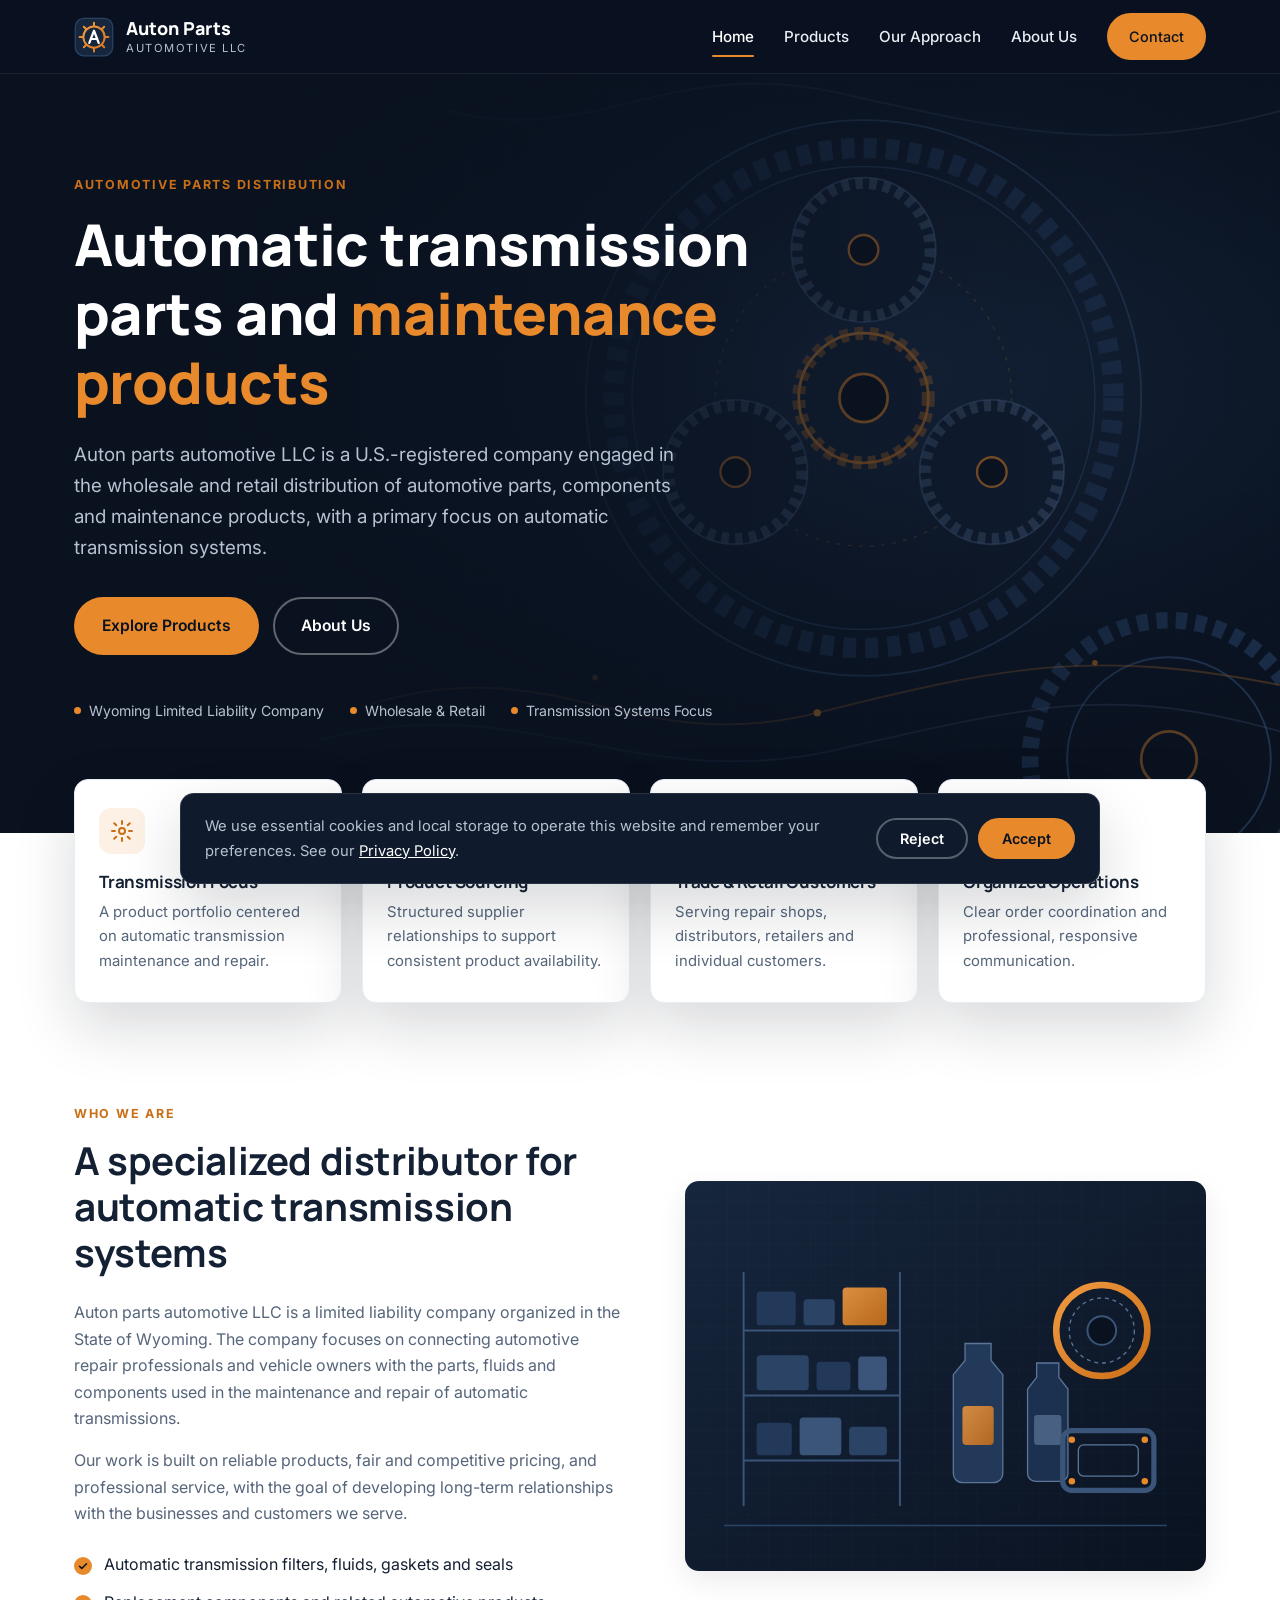
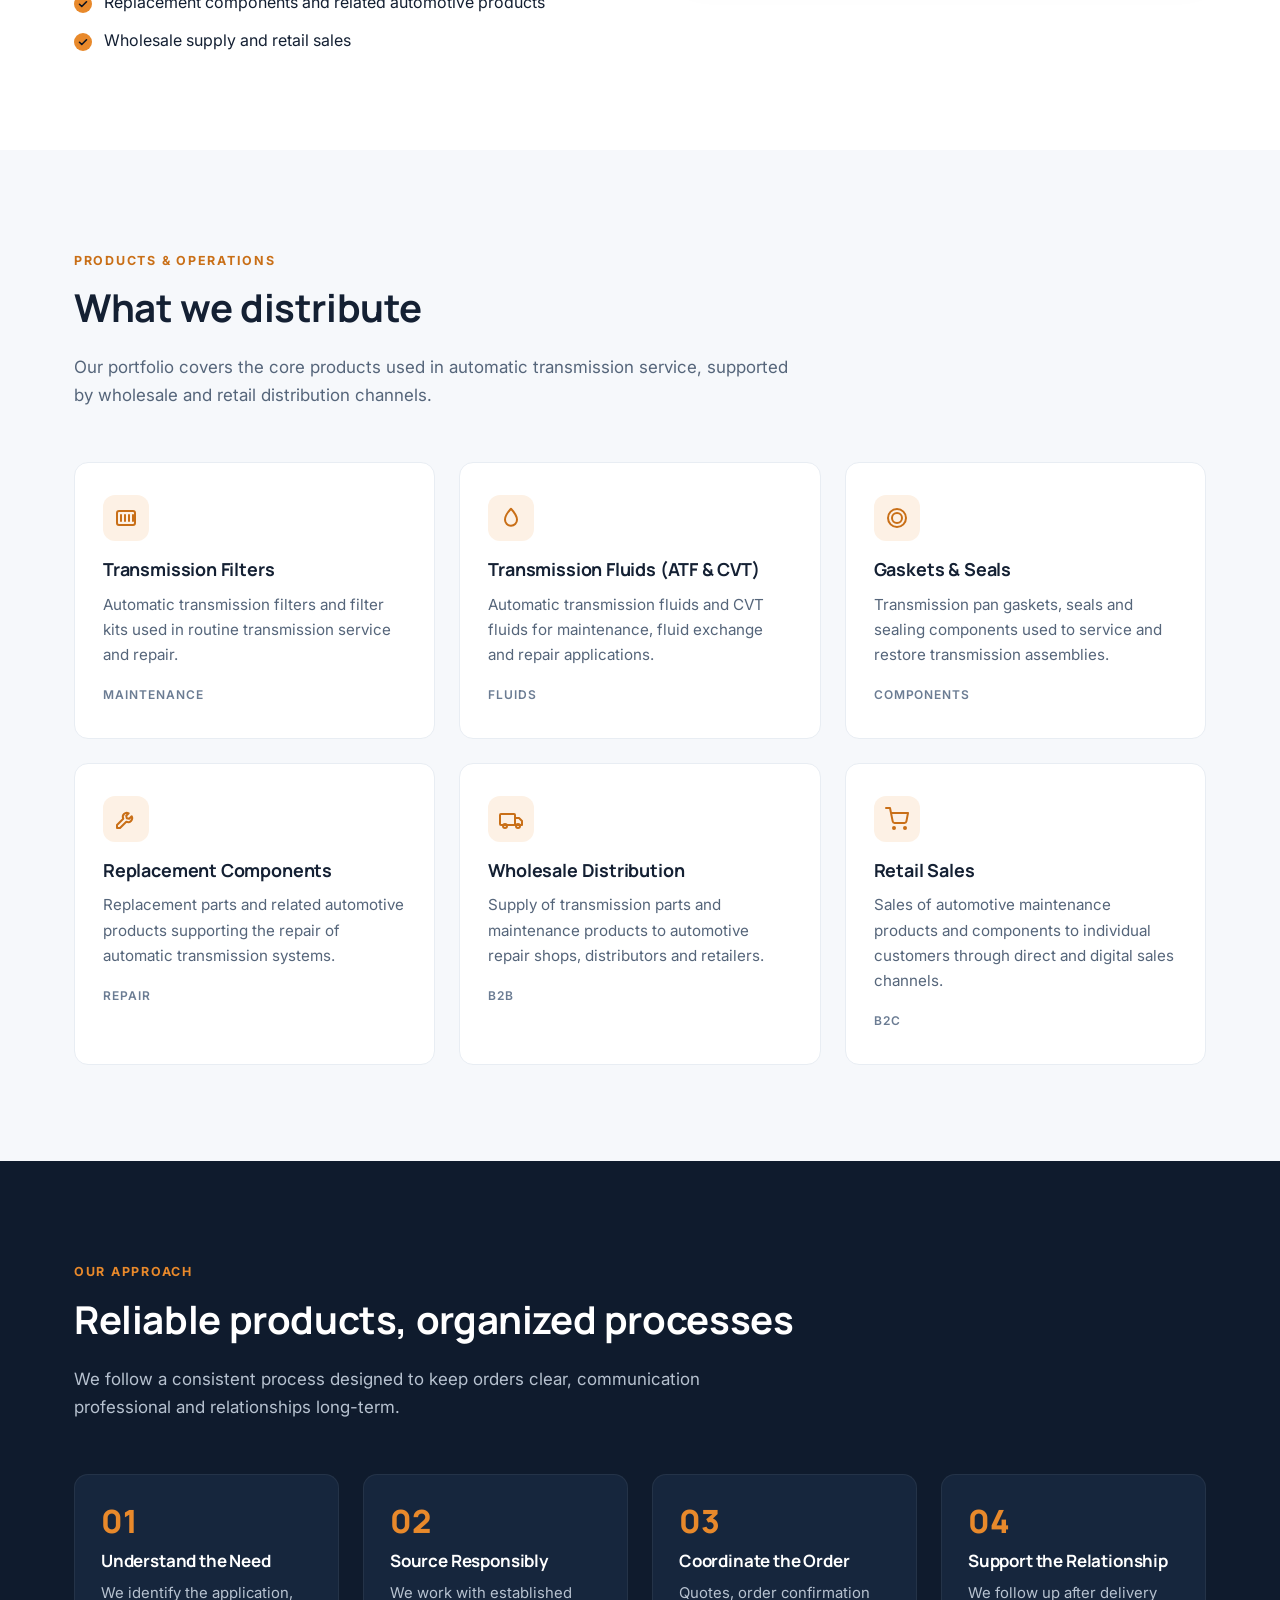
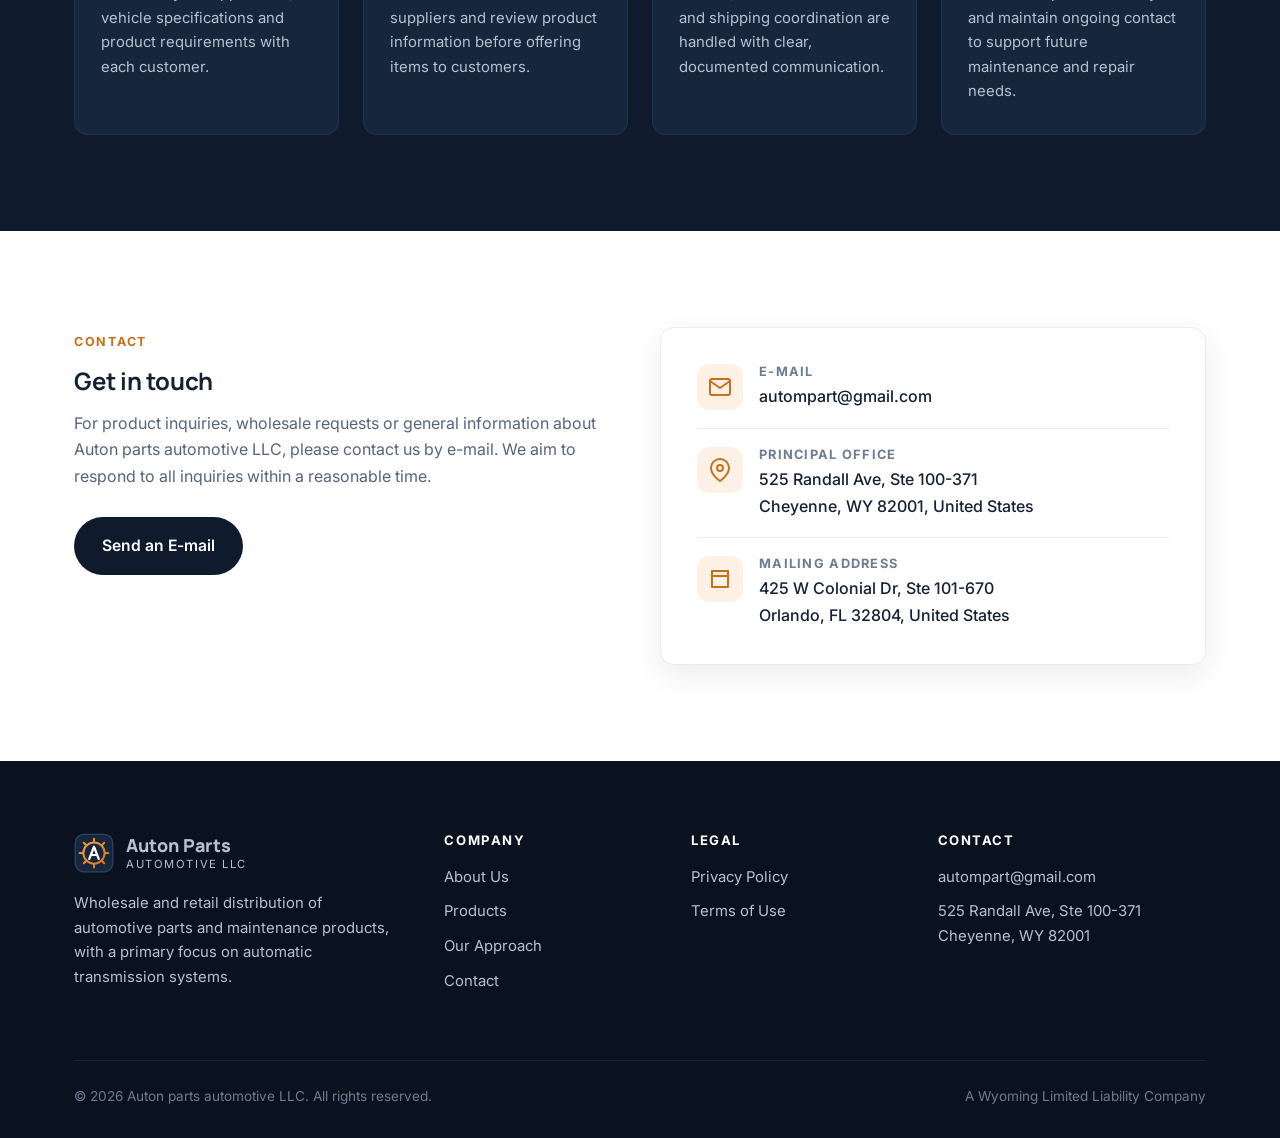
==== index.html @ 44eb2a4d "Add files via upload" ====
<!DOCTYPE html>
<html lang="en">
<head>
  <meta charset="UTF-8">
  <meta name="viewport" content="width=device-width, initial-scale=1.0">
  <title>Auton parts automotive LLC | Automatic Transmission Parts &amp; Maintenance Products</title>
  <meta name="description" content="Auton parts automotive LLC is a Wyoming limited liability company focused on the wholesale and retail distribution of automotive parts and maintenance products, with a primary focus on automatic transmission systems.">
  <meta name="theme-color" content="#0a1220">
  <meta property="og:type" content="website">
  <meta property="og:title" content="Auton parts automotive LLC">
  <meta property="og:description" content="Wholesale and retail distribution of automotive parts and maintenance products, focused on automatic transmission systems.">
  <link rel="icon" href="assets/favicon.svg" type="image/svg+xml">
  <link rel="preconnect" href="https://fonts.googleapis.com">
  <link rel="preconnect" href="https://fonts.gstatic.com" crossorigin>
  <link href="https://fonts.googleapis.com/css2?family=Inter:wght@400;500;600;700&family=Manrope:wght@700;800&display=swap" rel="stylesheet">
  <link rel="stylesheet" href="style.css">
</head>
<body>

  <header class="site-header">
    <div class="container header-inner">
      <a href="index.html" class="brand" aria-label="Auton parts automotive LLC home">
        <img src="assets/logo.svg" alt="" width="40" height="40">
        <span class="brand-text">
          <span class="brand-name">Auton Parts</span>
          <span class="brand-sub">Automotive LLC</span>
        </span>
      </a>
      <button class="nav-toggle" aria-label="Open menu" aria-expanded="false" aria-controls="site-nav">
        <span></span><span></span><span></span>
      </button>
      <nav class="nav" id="site-nav" aria-label="Main navigation">
        <a href="index.html" class="active">Home</a>
        <a href="#products">Products</a>
        <a href="#approach">Our Approach</a>
        <a href="about.html">About Us</a>
        <a href="#contact" class="btn btn--primary">Contact</a>
      </nav>
    </div>
  </header>

  <main>
    <!-- Hero -->
    <section class="hero">
      <div class="hero-bg" aria-hidden="true"></div>
      <div class="container">
        <div class="hero-content">
          <span class="eyebrow">Automotive Parts Distribution</span>
          <h1>Automatic transmission parts and <span class="accent">maintenance products</span></h1>
          <p class="lead">Auton parts automotive LLC is a U.S.-registered company engaged in the wholesale and retail distribution of automotive parts, components and maintenance products, with a primary focus on automatic transmission systems.</p>
          <div class="hero-actions">
            <a href="#products" class="btn btn--primary">Explore Products</a>
            <a href="about.html" class="btn btn--ghost">About Us</a>
          </div>
          <div class="hero-meta">
            <span>Wyoming Limited Liability Company</span>
            <span>Wholesale &amp; Retail</span>
            <span>Transmission Systems Focus</span>
          </div>
        </div>
      </div>
    </section>

    <!-- Differentiators -->
    <section class="features" aria-label="Key strengths">
      <div class="container">
        <div class="features-grid">
          <article class="feature">
            <div class="icon" aria-hidden="true">
              <svg viewBox="0 0 24 24" fill="none" stroke="currentColor" stroke-width="2" stroke-linecap="round" stroke-linejoin="round"><circle cx="12" cy="12" r="3"/><path d="M12 2v3M12 19v3M4.2 4.2l2.1 2.1M17.7 17.7l2.1 2.1M2 12h3M19 12h3M4.2 19.8l2.1-2.1M17.7 6.3l2.1-2.1"/></svg>
            </div>
            <h3>Transmission Focus</h3>
            <p>A product portfolio centered on automatic transmission maintenance and repair.</p>
          </article>
          <article class="feature">
            <div class="icon" aria-hidden="true">
              <svg viewBox="0 0 24 24" fill="none" stroke="currentColor" stroke-width="2" stroke-linecap="round" stroke-linejoin="round"><path d="M21 8l-9-5-9 5 9 5 9-5z"/><path d="M3 8v8l9 5 9-5V8"/><path d="M12 13v8"/></svg>
            </div>
            <h3>Product Sourcing</h3>
            <p>Structured supplier relationships to support consistent product availability.</p>
          </article>
          <article class="feature">
            <div class="icon" aria-hidden="true">
              <svg viewBox="0 0 24 24" fill="none" stroke="currentColor" stroke-width="2" stroke-linecap="round" stroke-linejoin="round"><path d="M3 21h18"/><path d="M5 21V8l7-5 7 5v13"/><path d="M9 21v-6h6v6"/></svg>
            </div>
            <h3>Trade &amp; Retail Customers</h3>
            <p>Serving repair shops, distributors, retailers and individual customers.</p>
          </article>
          <article class="feature">
            <div class="icon" aria-hidden="true">
              <svg viewBox="0 0 24 24" fill="none" stroke="currentColor" stroke-width="2" stroke-linecap="round" stroke-linejoin="round"><path d="M9 11l3 3L22 4"/><path d="M21 12v7a2 2 0 0 1-2 2H5a2 2 0 0 1-2-2V5a2 2 0 0 1 2-2h11"/></svg>
            </div>
            <h3>Organized Operations</h3>
            <p>Clear order coordination and professional, responsive communication.</p>
          </article>
        </div>
      </div>
    </section>

    <!-- Who We Are -->
    <section class="section" id="who-we-are">
      <div class="container split">
        <div>
          <span class="eyebrow">Who We Are</span>
          <h2>A specialized distributor for automatic transmission systems</h2>
          <p>Auton parts automotive LLC is a limited liability company organized in the State of Wyoming. The company focuses on connecting automotive repair professionals and vehicle owners with the parts, fluids and components used in the maintenance and repair of automatic transmissions.</p>
          <p>Our work is built on reliable products, fair and competitive pricing, and professional service, with the goal of developing long-term relationships with the businesses and customers we serve.</p>
          <ul class="check-list">
            <li>Automatic transmission filters, fluids, gaskets and seals</li>
            <li>Replacement components and related automotive products</li>
            <li>Wholesale supply and retail sales</li>
          </ul>
        </div>
        <div class="split-media">
          <img src="assets/about-automotive.svg" alt="Abstract illustration of automotive parts inventory, fluids and transmission components" width="800" height="600" loading="lazy">
        </div>
      </div>
    </section>

    <!-- Products / Operations -->
    <section class="section section--alt" id="products">
      <div class="container">
        <div class="section-head">
          <span class="eyebrow">Products &amp; Operations</span>
          <h2>What we distribute</h2>
          <p>Our portfolio covers the core products used in automatic transmission service, supported by wholesale and retail distribution channels.</p>
        </div>
        <div class="cards">
          <article class="card">
            <div class="icon" aria-hidden="true">
              <svg viewBox="0 0 24 24" fill="none" stroke="currentColor" stroke-width="2" stroke-linecap="round" stroke-linejoin="round"><rect x="3" y="5" width="18" height="14" rx="2"/><path d="M7 9v6M11 9v6M15 9v6M19 9v6"/></svg>
            </div>
            <h3>Transmission Filters</h3>
            <p>Automatic transmission filters and filter kits used in routine transmission service and repair.</p>
            <span class="tag">Maintenance</span>
          </article>
          <article class="card">
            <div class="icon" aria-hidden="true">
              <svg viewBox="0 0 24 24" fill="none" stroke="currentColor" stroke-width="2" stroke-linecap="round" stroke-linejoin="round"><path d="M12 2.7s6 6.4 6 11a6 6 0 0 1-12 0c0-4.6 6-11 6-11z"/></svg>
            </div>
            <h3>Transmission Fluids (ATF &amp; CVT)</h3>
            <p>Automatic transmission fluids and CVT fluids for maintenance, fluid exchange and repair applications.</p>
            <span class="tag">Fluids</span>
          </article>
          <article class="card">
            <div class="icon" aria-hidden="true">
              <svg viewBox="0 0 24 24" fill="none" stroke="currentColor" stroke-width="2" stroke-linecap="round" stroke-linejoin="round"><circle cx="12" cy="12" r="9"/><circle cx="12" cy="12" r="5"/></svg>
            </div>
            <h3>Gaskets &amp; Seals</h3>
            <p>Transmission pan gaskets, seals and sealing components used to service and restore transmission assemblies.</p>
            <span class="tag">Components</span>
          </article>
          <article class="card">
            <div class="icon" aria-hidden="true">
              <svg viewBox="0 0 24 24" fill="none" stroke="currentColor" stroke-width="2" stroke-linecap="round" stroke-linejoin="round"><path d="M14.7 6.3a4 4 0 0 0-5.4 5.4L3 18v3h3l6.3-6.3a4 4 0 0 0 5.4-5.4l-2.5 2.5-2.4-.6-.6-2.4z"/></svg>
            </div>
            <h3>Replacement Components</h3>
            <p>Replacement parts and related automotive products supporting the repair of automatic transmission systems.</p>
            <span class="tag">Repair</span>
          </article>
          <article class="card">
            <div class="icon" aria-hidden="true">
              <svg viewBox="0 0 24 24" fill="none" stroke="currentColor" stroke-width="2" stroke-linecap="round" stroke-linejoin="round"><rect x="1" y="7" width="15" height="11" rx="1"/><path d="M16 11h4l3 3v4h-7"/><circle cx="6" cy="19" r="2"/><circle cx="19" cy="19" r="2"/></svg>
            </div>
            <h3>Wholesale Distribution</h3>
            <p>Supply of transmission parts and maintenance products to automotive repair shops, distributors and retailers.</p>
            <span class="tag">B2B</span>
          </article>
          <article class="card">
            <div class="icon" aria-hidden="true">
              <svg viewBox="0 0 24 24" fill="none" stroke="currentColor" stroke-width="2" stroke-linecap="round" stroke-linejoin="round"><circle cx="9" cy="21" r="1"/><circle cx="20" cy="21" r="1"/><path d="M1 1h4l2.7 13.4a2 2 0 0 0 2 1.6h9.7a2 2 0 0 0 2-1.6L23 6H6"/></svg>
            </div>
            <h3>Retail Sales</h3>
            <p>Sales of automotive maintenance products and components to individual customers through direct and digital sales channels.</p>
            <span class="tag">B2C</span>
          </article>
        </div>
      </div>
    </section>

    <!-- Our Approach -->
    <section class="section section--dark" id="approach">
      <div class="container">
        <div class="section-head">
          <span class="eyebrow">Our Approach</span>
          <h2 style="color:#fff">Reliable products, organized processes</h2>
          <p>We follow a consistent process designed to keep orders clear, communication professional and relationships long-term.</p>
        </div>
        <div class="steps">
          <article class="step">
            <h3>Understand the Need</h3>
            <p>We identify the application, vehicle specifications and product requirements with each customer.</p>
          </article>
          <article class="step">
            <h3>Source Responsibly</h3>
            <p>We work with established suppliers and review product information before offering items to customers.</p>
          </article>
          <article class="step">
            <h3>Coordinate the Order</h3>
            <p>Quotes, order confirmation and shipping coordination are handled with clear, documented communication.</p>
          </article>
          <article class="step">
            <h3>Support the Relationship</h3>
            <p>We follow up after delivery and maintain ongoing contact to support future maintenance and repair needs.</p>
          </article>
        </div>
      </div>
    </section>

    <!-- Contact -->
    <section class="section" id="contact">
      <div class="container contact-grid">
        <div>
          <span class="eyebrow">Contact</span>
          <h2>Get in touch</h2>
          <p style="color:var(--muted)">For product inquiries, wholesale requests or general information about Auton parts automotive LLC, please contact us by e-mail. We aim to respond to all inquiries within a reasonable time.</p>
          <a href="mailto:autompart@gmail.com" class="btn btn--dark" style="margin-top:12px">Send an E-mail</a>
        </div>
        <div class="contact-card">
          <div class="contact-item">
            <div class="icon" aria-hidden="true">
              <svg viewBox="0 0 24 24" fill="none" stroke="currentColor" stroke-width="2" stroke-linecap="round" stroke-linejoin="round"><rect x="2" y="4" width="20" height="16" rx="2"/><path d="M22 6l-10 7L2 6"/></svg>
            </div>
            <div>
              <h4>E-mail</h4>
              <a href="mailto:autompart@gmail.com">autompart@gmail.com</a>
            </div>
          </div>
          <div class="contact-item">
            <div class="icon" aria-hidden="true">
              <svg viewBox="0 0 24 24" fill="none" stroke="currentColor" stroke-width="2" stroke-linecap="round" stroke-linejoin="round"><path d="M21 10c0 7-9 13-9 13S3 17 3 10a9 9 0 0 1 18 0z"/><circle cx="12" cy="10" r="3"/></svg>
            </div>
            <div>
              <h4>Principal Office</h4>
              <p>525 Randall Ave, Ste 100-371<br>Cheyenne, WY 82001, United States</p>
            </div>
          </div>
          <div class="contact-item">
            <div class="icon" aria-hidden="true">
              <svg viewBox="0 0 24 24" fill="none" stroke="currentColor" stroke-width="2" stroke-linecap="round" stroke-linejoin="round"><path d="M4 4h16v16H4z"/><path d="M4 9h16"/></svg>
            </div>
            <div>
              <h4>Mailing Address</h4>
              <p>425 W Colonial Dr, Ste 101-670<br>Orlando, FL 32804, United States</p>
            </div>
          </div>
        </div>
      </div>
    </section>
  </main>

  <footer class="site-footer">
    <div class="container">
      <div class="footer-grid">
        <div class="footer-brand">
          <a href="index.html" class="brand">
            <img src="assets/logo.svg" alt="" width="40" height="40">
            <span class="brand-text">
              <span class="brand-name">Auton Parts</span>
              <span class="brand-sub">Automotive LLC</span>
            </span>
          </a>
          <p>Wholesale and retail distribution of automotive parts and maintenance products, with a primary focus on automatic transmission systems.</p>
        </div>
        <div>
          <h4>Company</h4>
          <ul>
            <li><a href="about.html">About Us</a></li>
            <li><a href="index.html#products">Products</a></li>
            <li><a href="index.html#approach">Our Approach</a></li>
            <li><a href="index.html#contact">Contact</a></li>
          </ul>
        </div>
        <div>
          <h4>Legal</h4>
          <ul>
            <li><a href="privacy.html">Privacy Policy</a></li>
            <li><a href="terms.html">Terms of Use</a></li>
          </ul>
        </div>
        <div>
          <h4>Contact</h4>
          <ul>
            <li><a href="mailto:autompart@gmail.com">autompart@gmail.com</a></li>
            <li>525 Randall Ave, Ste 100-371<br>Cheyenne, WY 82001</li>
          </ul>
        </div>
      </div>
      <div class="footer-bottom">
        <span>&copy; <span data-year>2026</span> Auton parts automotive LLC. All rights reserved.</span>
        <span>A Wyoming Limited Liability Company</span>
      </div>
    </div>
  </footer>

  <div class="cookie-banner" id="cookie-banner" role="dialog" aria-live="polite" aria-label="Cookie notice" hidden>
    <p>We use essential cookies and local storage to operate this website and remember your preferences. See our <a href="privacy.html">Privacy Policy</a>.</p>
    <div class="cookie-actions">
      <button type="button" class="btn btn--outline-light" data-cookie="reject">Reject</button>
      <button type="button" class="btn btn--primary" data-cookie="accept">Accept</button>
    </div>
  </div>

  <script src="script.js"></script>
</body>
</html>
---- style.css ----
/* Auton parts automotive LLC — corporate website styles */
:root {
  --navy-950: #0a1220;
  --navy-900: #0f1b2d;
  --navy-800: #16263d;
  --navy-700: #22395a;
  --steel-500: #6b7c93;
  --steel-300: #b7c2d0;
  --steel-100: #e8edf3;
  --paper: #f6f8fb;
  --white: #ffffff;
  --accent: #e8892b;
  --accent-dark: #c96f17;
  --ink: #142033;
  --muted: #55657a;
  --radius: 14px;
  --radius-sm: 8px;
  --shadow: 0 10px 30px rgba(10, 18, 32, 0.08);
  --shadow-lg: 0 24px 60px rgba(10, 18, 32, 0.16);
  --max: 1180px;
  --header-h: 74px;
  --font: "Inter", system-ui, -apple-system, "Segoe UI", Roboto, Arial, sans-serif;
  --font-display: "Manrope", "Inter", system-ui, sans-serif;
}

*, *::before, *::after { box-sizing: border-box; }
html { scroll-behavior: smooth; scroll-padding-top: calc(var(--header-h) + 12px); }
body {
  margin: 0;
  font-family: var(--font);
  color: var(--ink);
  background: var(--white);
  line-height: 1.65;
  font-size: 16px;
  -webkit-font-smoothing: antialiased;
}
img, svg { max-width: 100%; display: block; }
a { color: inherit; }
h1, h2, h3, h4 { font-family: var(--font-display); line-height: 1.2; margin: 0 0 .6em; letter-spacing: -0.01em; }
p { margin: 0 0 1em; }
.container { width: 100%; max-width: var(--max); margin: 0 auto; padding: 0 24px; }
.eyebrow {
  display: inline-block;
  font-size: .78rem;
  font-weight: 700;
  letter-spacing: .14em;
  text-transform: uppercase;
  color: var(--accent-dark);
  margin-bottom: 14px;
}
.section { padding: 96px 0; }
.section--alt { background: var(--paper); }
.section--dark { background: var(--navy-900); color: var(--steel-100); }
.section--dark .eyebrow { color: var(--accent); }
.section-head { max-width: 720px; margin-bottom: 52px; }
.section-head h2 { font-size: clamp(1.75rem, 3vw, 2.4rem); }
.section-head p { color: var(--muted); font-size: 1.06rem; }
.section--dark .section-head p { color: var(--steel-300); }

/* Buttons */
.btn {
  display: inline-flex; align-items: center; justify-content: center; gap: 8px;
  padding: 14px 26px; border-radius: 999px;
  font-weight: 600; font-size: .98rem; text-decoration: none;
  border: 2px solid transparent; cursor: pointer;
  transition: background .2s, color .2s, border-color .2s, transform .2s;
  font-family: var(--font);
}
.btn:hover { transform: translateY(-1px); }
.btn--primary { background: var(--accent); color: var(--navy-950); }
.btn--primary:hover { background: #f19a42; }
.btn--ghost { border-color: rgba(255,255,255,.35); color: var(--white); }
.btn--ghost:hover { border-color: var(--white); background: rgba(255,255,255,.06); }
.btn--dark { background: var(--navy-900); color: var(--white); }
.btn--dark:hover { background: var(--navy-700); }

/* Header */
.site-header {
  position: fixed; inset: 0 0 auto 0; z-index: 100;
  height: var(--header-h);
  background: rgba(10, 18, 32, 0.94);
  backdrop-filter: saturate(140%) blur(10px);
  -webkit-backdrop-filter: saturate(140%) blur(10px);
  border-bottom: 1px solid rgba(255,255,255,.07);
}
.header-inner { height: 100%; display: flex; align-items: center; justify-content: space-between; gap: 24px; }
.brand { display: flex; align-items: center; gap: 12px; text-decoration: none; color: var(--white); }
.brand img { width: 40px; height: 40px; }
.brand-text { display: flex; flex-direction: column; line-height: 1.1; }
.brand-name { font-family: var(--font-display); font-weight: 800; font-size: 1.12rem; letter-spacing: .01em; }
.brand-sub { font-size: .7rem; color: var(--steel-300); letter-spacing: .14em; text-transform: uppercase; margin-top: 3px; }
.nav { display: flex; align-items: center; gap: 30px; }
.nav a {
  color: var(--steel-100); text-decoration: none; font-size: .95rem; font-weight: 500;
  position: relative; padding: 6px 0;
}
.nav a:hover, .nav a.active { color: var(--white); }
.nav a.active::after, .nav a:hover::after {
  content: ""; position: absolute; left: 0; right: 0; bottom: -2px; height: 2px; background: var(--accent); border-radius: 2px;
}
.nav .btn { padding: 10px 20px; font-size: .9rem; }
.nav .btn::after { display: none; }
.nav .btn--primary, .nav .btn--primary:hover { color: var(--navy-950); }
.nav-toggle {
  display: none; background: none; border: 0; padding: 8px; cursor: pointer;
  width: 44px; height: 44px; border-radius: 8px;
}
.nav-toggle span { display: block; width: 24px; height: 2px; background: var(--white); margin: 5px auto; transition: transform .25s, opacity .25s; border-radius: 2px; }
.nav-toggle[aria-expanded="true"] span:nth-child(1) { transform: translateY(7px) rotate(45deg); }
.nav-toggle[aria-expanded="true"] span:nth-child(2) { opacity: 0; }
.nav-toggle[aria-expanded="true"] span:nth-child(3) { transform: translateY(-7px) rotate(-45deg); }

/* Hero */
.hero {
  position: relative; overflow: hidden;
  background: var(--navy-950);
  color: var(--white);
  padding: calc(var(--header-h) + 96px) 0 110px;
}
.hero-bg {
  position: absolute; inset: 0; z-index: 0;
  background-image: url("assets/hero-automotive.svg");
  background-size: cover; background-position: center right;
  opacity: .9;
}
.hero::after {
  content: ""; position: absolute; inset: 0; z-index: 0;
  background: linear-gradient(90deg, rgba(10,18,32,.96) 0%, rgba(10,18,32,.82) 45%, rgba(10,18,32,.25) 100%);
}
.hero .container { position: relative; z-index: 1; }
.hero-content { max-width: 680px; }
.hero h1 { font-size: clamp(2.2rem, 5vw, 3.6rem); font-weight: 800; margin-bottom: 22px; }
.hero h1 .accent { color: var(--accent); }
.hero p.lead { font-size: clamp(1.02rem, 1.6vw, 1.18rem); color: var(--steel-300); max-width: 600px; margin-bottom: 34px; }
.hero-actions { display: flex; flex-wrap: wrap; gap: 14px; }
.hero-meta { display: flex; flex-wrap: wrap; gap: 10px 26px; margin-top: 44px; font-size: .88rem; color: var(--steel-300); }
.hero-meta span { display: inline-flex; align-items: center; gap: 8px; }
.hero-meta span::before { content: ""; width: 7px; height: 7px; border-radius: 50%; background: var(--accent); }

.page-hero { padding: calc(var(--header-h) + 72px) 0 72px; }
.page-hero h1 { font-size: clamp(2rem, 4vw, 3rem); }

/* Features */
.features { margin-top: -54px; position: relative; z-index: 2; }
.features-grid { display: grid; grid-template-columns: repeat(4, 1fr); gap: 20px; }
.feature {
  background: var(--white); border-radius: var(--radius); padding: 28px 24px;
  box-shadow: var(--shadow-lg); border: 1px solid var(--steel-100);
}
.feature h3 { font-size: 1.06rem; margin-bottom: 8px; }
.feature p { font-size: .93rem; color: var(--muted); margin: 0; }
.icon {
  width: 46px; height: 46px; border-radius: 12px; margin-bottom: 18px;
  display: grid; place-items: center;
  background: rgba(232,137,43,.12); color: var(--accent-dark);
}
.icon svg { width: 24px; height: 24px; }

/* Split */
.split { display: grid; grid-template-columns: 1.05fr 1fr; gap: 64px; align-items: center; }
.split--reverse .split-media { order: -1; }
.split-media img { border-radius: var(--radius); box-shadow: var(--shadow); width: 100%; height: auto; }
.split h2 { font-size: clamp(1.75rem, 3vw, 2.4rem); }
.split p { color: var(--muted); }
.check-list { list-style: none; padding: 0; margin: 24px 0 0; display: grid; gap: 12px; }
.check-list li { padding-left: 30px; position: relative; color: var(--ink); }
.check-list li::before {
  content: ""; position: absolute; left: 0; top: 6px; width: 18px; height: 18px; border-radius: 50%;
  background: var(--accent) url("data:image/svg+xml,%3Csvg xmlns='http://www.w3.org/2000/svg' viewBox='0 0 24 24' fill='none' stroke='%230a1220' stroke-width='3.2' stroke-linecap='round' stroke-linejoin='round'%3E%3Cpath d='M5 12.5l4.5 4.5L19 7.5'/%3E%3C/svg%3E") center/12px no-repeat;
}

/* Cards */
.cards { display: grid; grid-template-columns: repeat(3, 1fr); gap: 24px; }
.card {
  background: var(--white); border: 1px solid var(--steel-100); border-radius: var(--radius);
  padding: 32px 28px; transition: transform .25s, box-shadow .25s, border-color .25s;
}
.card:hover { transform: translateY(-4px); box-shadow: var(--shadow); border-color: transparent; }
.card h3 { font-size: 1.12rem; }
.card p { color: var(--muted); font-size: .95rem; margin: 0; }
.card .tag { display: inline-block; margin-top: 18px; font-size: .75rem; font-weight: 600; letter-spacing: .08em; text-transform: uppercase; color: var(--steel-500); }

/* Approach */
.steps { display: grid; grid-template-columns: repeat(4, 1fr); gap: 24px; counter-reset: step; }
.step {
  padding: 30px 26px; border-radius: var(--radius);
  background: var(--navy-800); border: 1px solid rgba(255,255,255,.06);
  position: relative;
}
.step::before {
  counter-increment: step; content: "0" counter(step);
  font-family: var(--font-display); font-weight: 800; font-size: 2rem; color: var(--accent);
  display: block; margin-bottom: 14px; line-height: 1;
}
.step h3 { color: var(--white); font-size: 1.06rem; }
.step p { color: var(--steel-300); font-size: .93rem; margin: 0; }

/* Contact */
.contact-grid { display: grid; grid-template-columns: 1fr 1fr; gap: 40px; align-items: start; }
.contact-card {
  background: var(--white); border-radius: var(--radius); padding: 36px;
  border: 1px solid var(--steel-100); box-shadow: var(--shadow);
}
.contact-item { display: flex; gap: 16px; padding: 18px 0; border-bottom: 1px solid var(--steel-100); }
.contact-item:last-child { border-bottom: 0; padding-bottom: 0; }
.contact-item:first-child { padding-top: 0; }
.contact-item .icon { flex: 0 0 46px; margin: 0; }
.contact-item h4 { font-size: .8rem; text-transform: uppercase; letter-spacing: .1em; color: var(--steel-500); margin-bottom: 4px; font-family: var(--font); }
.contact-item p, .contact-item a { margin: 0; color: var(--ink); font-weight: 500; text-decoration: none; word-break: break-word; }
.contact-item a:hover { color: var(--accent-dark); }

/* Info table (About) */
.info-table { width: 100%; border-collapse: collapse; background: var(--white); border-radius: var(--radius); overflow: hidden; box-shadow: var(--shadow); }
.info-table th, .info-table td { text-align: left; padding: 18px 24px; border-bottom: 1px solid var(--steel-100); vertical-align: top; }
.info-table tr:last-child th, .info-table tr:last-child td { border-bottom: 0; }
.info-table th { width: 34%; font-size: .85rem; text-transform: uppercase; letter-spacing: .08em; color: var(--steel-500); font-weight: 600; background: #fbfcfd; }
.info-table td { font-weight: 500; }
.mv-grid { display: grid; grid-template-columns: 1fr 1fr; gap: 24px; }
.mv { padding: 36px; border-radius: var(--radius); background: var(--white); border: 1px solid var(--steel-100); border-top: 4px solid var(--accent); }
.mv p { color: var(--muted); margin: 0; }

/* Legal pages */
.legal { max-width: 820px; }
.legal h2 { font-size: 1.35rem; margin-top: 2.2em; }
.legal p, .legal li { color: #35445a; }
.legal ul { padding-left: 1.2em; }
.legal li { margin-bottom: .5em; }
.legal .updated { color: var(--steel-500); font-size: .92rem; }
.disclaimer {
  margin-top: 48px; padding: 20px 24px; border-radius: var(--radius-sm);
  background: var(--paper); border-left: 4px solid var(--accent); font-size: .95rem; color: var(--muted);
}

/* CTA band */
.cta-band { background: linear-gradient(120deg, var(--navy-800), var(--navy-950)); color: var(--white); border-radius: 20px; padding: 56px; display: flex; align-items: center; justify-content: space-between; gap: 32px; flex-wrap: wrap; }
.cta-band h2 { margin: 0 0 8px; font-size: clamp(1.5rem, 2.6vw, 2rem); }
.cta-band p { margin: 0; color: var(--steel-300); }

/* Footer */
.site-footer { background: var(--navy-950); color: var(--steel-300); padding: 72px 0 30px; font-size: .93rem; }
.footer-grid { display: grid; grid-template-columns: 1.6fr 1fr 1fr 1.3fr; gap: 40px; }
.footer-grid h4 { color: var(--white); font-size: .82rem; text-transform: uppercase; letter-spacing: .12em; margin-bottom: 16px; font-family: var(--font); }
.footer-grid ul { list-style: none; padding: 0; margin: 0; display: grid; gap: 10px; }
.footer-grid a { text-decoration: none; color: var(--steel-300); }
.footer-grid a:hover { color: var(--white); }
.footer-brand p { margin-top: 18px; max-width: 320px; }
.footer-bottom { margin-top: 56px; padding-top: 24px; border-top: 1px solid rgba(255,255,255,.08); display: flex; justify-content: space-between; gap: 16px; flex-wrap: wrap; font-size: .85rem; color: var(--steel-500); }
.footer-bottom a { color: var(--steel-300); text-decoration: none; }

/* Cookie banner */
.cookie-banner {
  position: fixed; left: 16px; right: 16px; bottom: 16px; z-index: 200;
  max-width: 920px; margin: 0 auto;
  background: var(--navy-900); color: var(--steel-100);
  border: 1px solid rgba(255,255,255,.1);
  border-radius: var(--radius); box-shadow: var(--shadow-lg);
  padding: 20px 24px;
  display: flex; align-items: center; gap: 24px; justify-content: space-between;
  transform: translateY(140%); opacity: 0; transition: transform .35s ease, opacity .35s ease;
}
.cookie-banner.show { transform: translateY(0); opacity: 1; }
.cookie-banner p { margin: 0; font-size: .92rem; color: var(--steel-300); }
.cookie-banner a { color: var(--white); }
.cookie-actions { display: flex; gap: 10px; flex-shrink: 0; }
.cookie-actions .btn { padding: 10px 22px; font-size: .9rem; }
.btn--outline-light { border-color: rgba(255,255,255,.3); color: var(--white); background: transparent; }
.btn--outline-light:hover { border-color: var(--white); }

/* Responsive */
@media (max-width: 1024px) {
  .features-grid { grid-template-columns: repeat(2, 1fr); }
  .cards { grid-template-columns: repeat(2, 1fr); }
  .steps { grid-template-columns: repeat(2, 1fr); }
  .footer-grid { grid-template-columns: 1fr 1fr; }
  .split { gap: 40px; }
}
@media (max-width: 860px) {
  .nav-toggle { display: block; }
  .nav {
    position: fixed; top: var(--header-h); left: 0; right: 0;
    flex-direction: column; align-items: stretch; gap: 0;
    background: var(--navy-950); border-bottom: 1px solid rgba(255,255,255,.08);
    padding: 8px 24px 24px;
    transform: translateY(-12px); opacity: 0; visibility: hidden;
    transition: transform .25s, opacity .25s, visibility .25s;
  }
  .nav.open { transform: translateY(0); opacity: 1; visibility: visible; }
  .nav a { padding: 14px 0; border-bottom: 1px solid rgba(255,255,255,.06); }
  .nav a::after { display: none; }
  .nav .btn { margin-top: 16px; border-bottom: 0; padding: 13px 20px; }
  .split, .contact-grid, .mv-grid { grid-template-columns: 1fr; }
  .split--reverse .split-media { order: 0; }
  .hero { padding: calc(var(--header-h) + 64px) 0 96px; }
  .hero::after { background: linear-gradient(180deg, rgba(10,18,32,.9) 0%, rgba(10,18,32,.88) 100%); }
  .section { padding: 72px 0; }
  .cta-band { padding: 40px 28px; }
}
@media (max-width: 600px) {
  .container { padding: 0 18px; }
  .features-grid, .cards, .steps, .footer-grid { grid-template-columns: 1fr; }
  .hero-actions .btn { width: 100%; }
  .brand-sub { display: none; }
  .info-table th, .info-table td { display: block; width: 100%; }
  .info-table th { border-bottom: 0; padding-bottom: 4px; }
  .info-table td { padding-top: 4px; }
  .cookie-banner { flex-direction: column; align-items: stretch; gap: 16px; }
  .cookie-actions .btn { flex: 1; }
  .contact-card { padding: 26px; }
}
@media (prefers-reduced-motion: reduce) {
  * { transition: none !important; scroll-behavior: auto !important; }
}
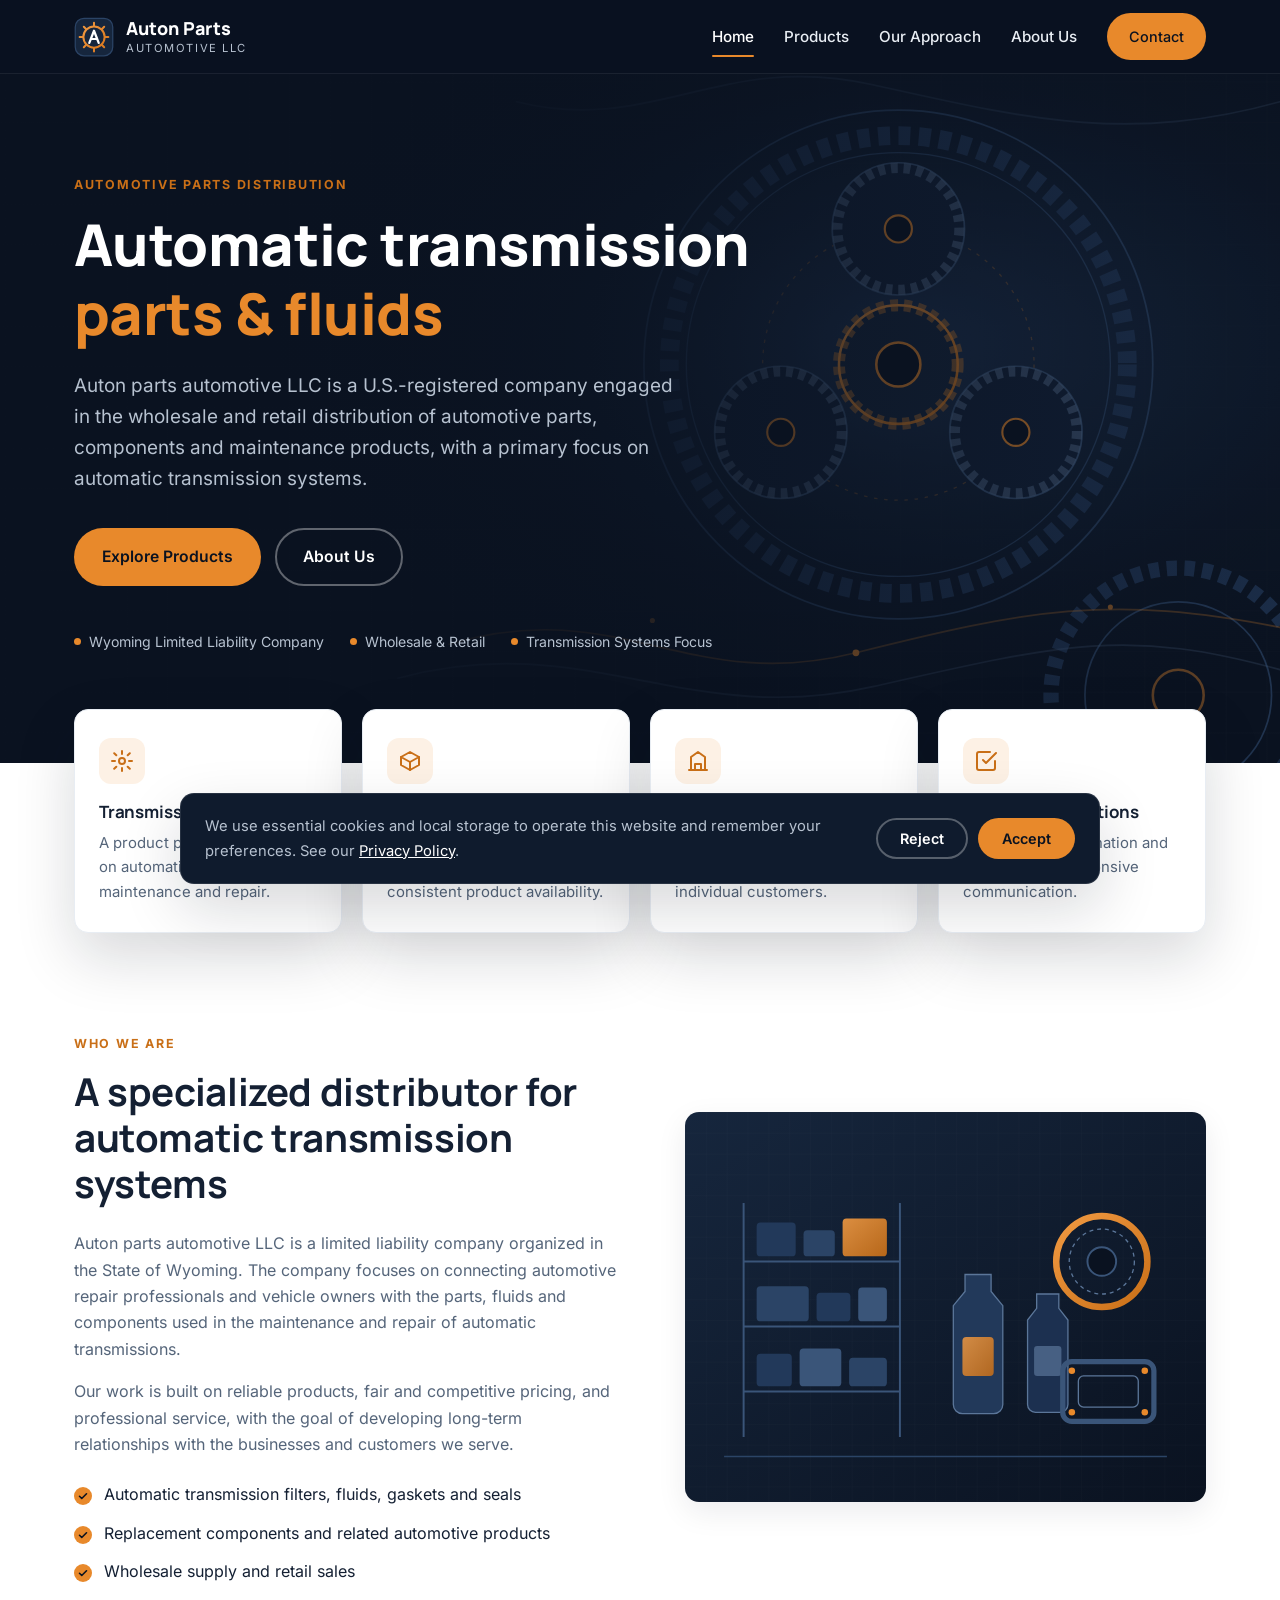
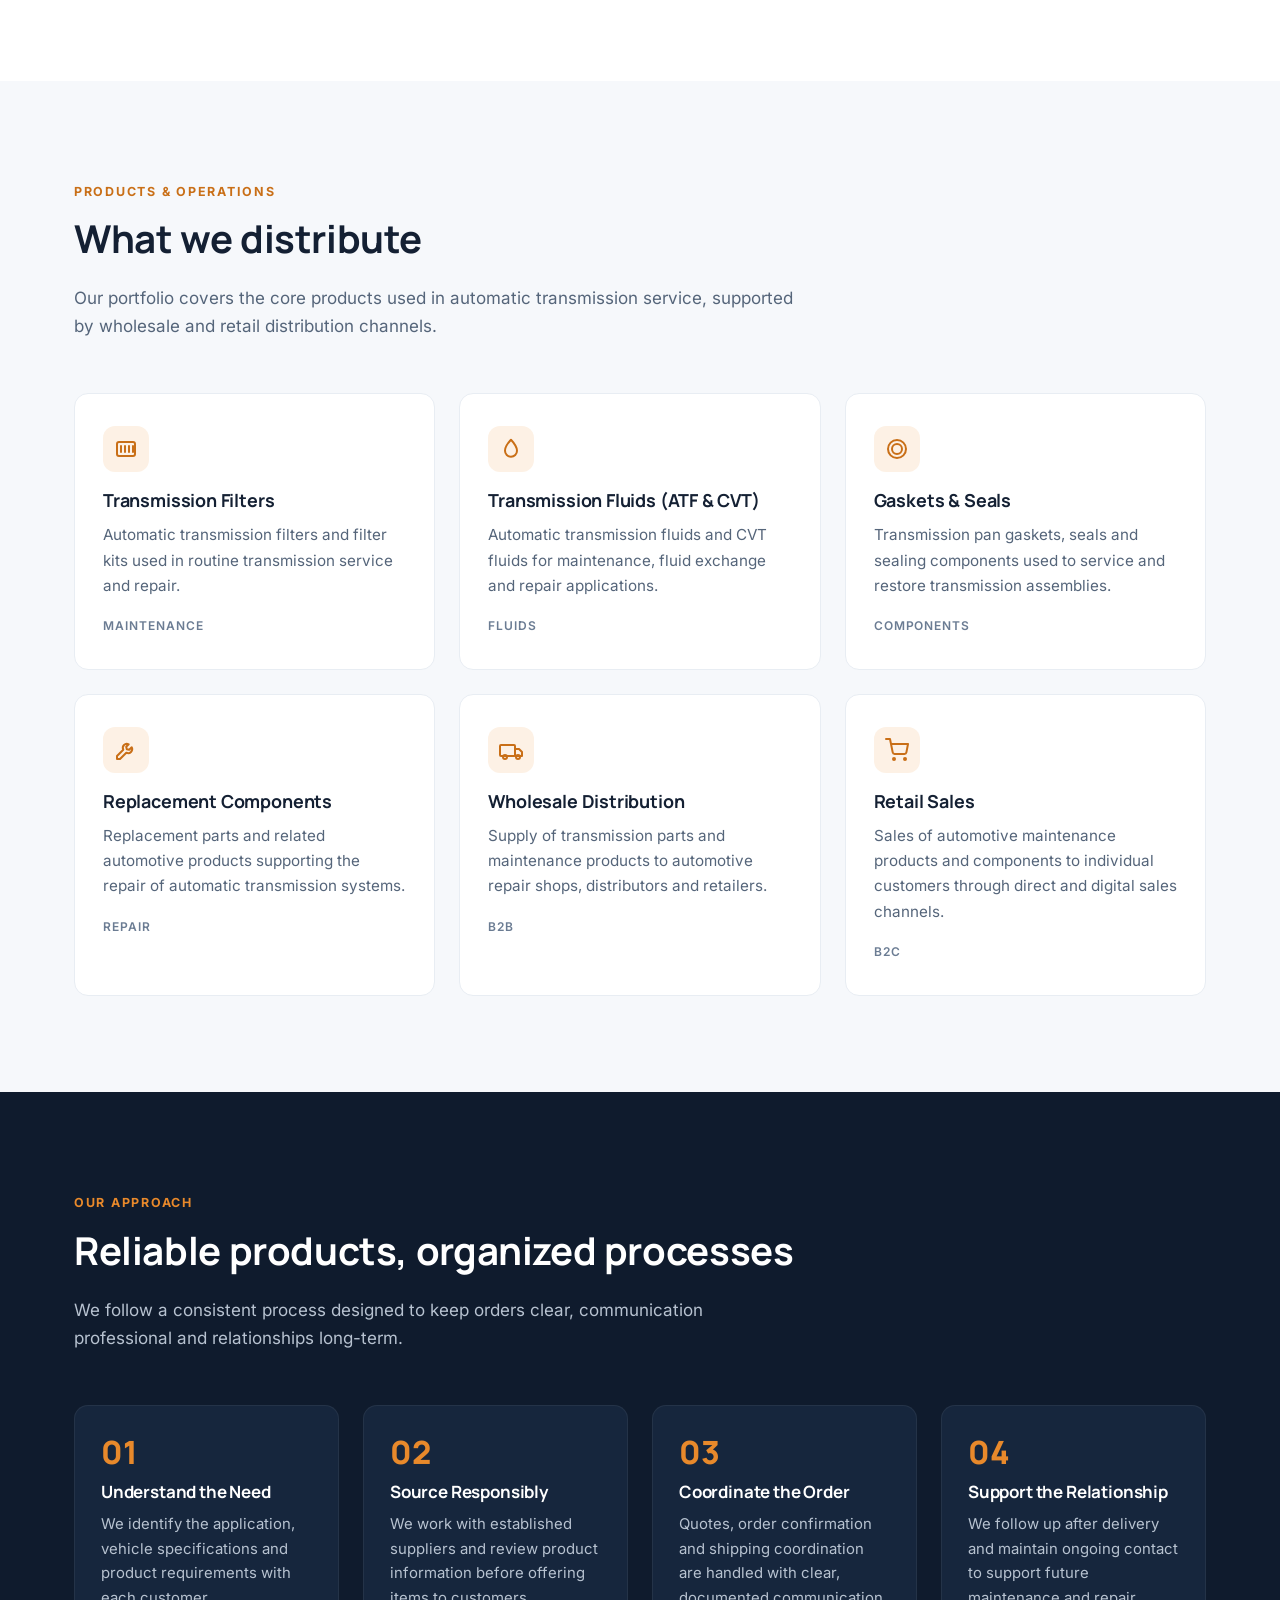
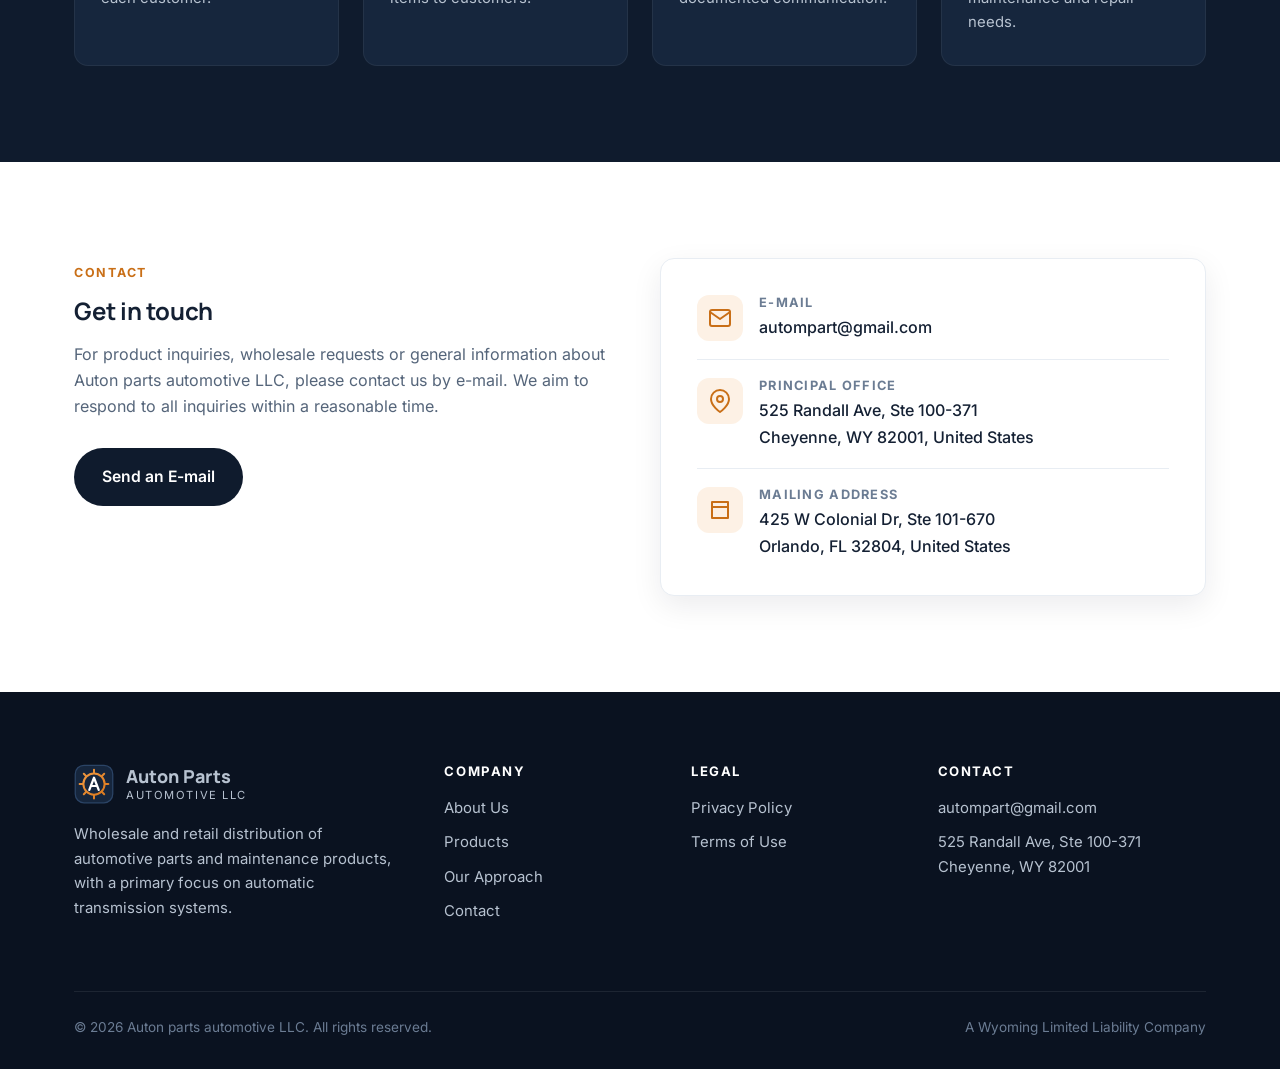
==== commit 051e427a: "Add files via upload" ====
--- a/index.html
+++ b/index.html
@@ -6,13 +6,14 @@
   <title>Auton parts automotive LLC | Automatic Transmission Parts &amp; Maintenance Products</title>
   <meta name="description" content="Auton parts automotive LLC is a Wyoming limited liability company focused on the wholesale and retail distribution of automotive parts and maintenance products, with a primary focus on automatic transmission systems.">
   <meta name="theme-color" content="#0a1220">
+  <link rel="canonical" href="https://www.autonpartsautomotive.com/">
+  <meta property="og:url" content="https://www.autonpartsautomotive.com/">
+  <meta property="og:image" content="https://www.autonpartsautomotive.com/assets/og-image.png">
   <meta property="og:type" content="website">
   <meta property="og:title" content="Auton parts automotive LLC">
   <meta property="og:description" content="Wholesale and retail distribution of automotive parts and maintenance products, focused on automatic transmission systems.">
   <link rel="icon" href="assets/favicon.svg" type="image/svg+xml">
-  <link rel="preconnect" href="https://fonts.googleapis.com">
-  <link rel="preconnect" href="https://fonts.gstatic.com" crossorigin>
-  <link href="https://fonts.googleapis.com/css2?family=Inter:wght@400;500;600;700&family=Manrope:wght@700;800&display=swap" rel="stylesheet">
+  <link rel="apple-touch-icon" href="assets/apple-touch-icon.png">
   <link rel="stylesheet" href="style.css">
 </head>
 <body>
@@ -46,7 +47,7 @@
       <div class="container">
         <div class="hero-content">
           <span class="eyebrow">Automotive Parts Distribution</span>
-          <h1>Automatic transmission parts and <span class="accent">maintenance products</span></h1>
+          <h1>Automatic transmission <span class="accent">parts &amp; fluids</span></h1>
           <p class="lead">Auton parts automotive LLC is a U.S.-registered company engaged in the wholesale and retail distribution of automotive parts, components and maintenance products, with a primary focus on automatic transmission systems.</p>
           <div class="hero-actions">
             <a href="#products" class="btn btn--primary">Explore Products</a>
--- a/style.css
+++ b/style.css
@@ -1,4 +1,12 @@
 /* Auton parts automotive LLC — corporate website styles */
+/* Self-hosted fonts (SIL Open Font License) */
+@font-face { font-family: "Inter"; src: url("assets/fonts/inter-latin-400-normal.woff2") format("woff2"); font-weight: 400; font-display: swap; }
+@font-face { font-family: "Inter"; src: url("assets/fonts/inter-latin-500-normal.woff2") format("woff2"); font-weight: 500; font-display: swap; }
+@font-face { font-family: "Inter"; src: url("assets/fonts/inter-latin-600-normal.woff2") format("woff2"); font-weight: 600; font-display: swap; }
+@font-face { font-family: "Inter"; src: url("assets/fonts/inter-latin-700-normal.woff2") format("woff2"); font-weight: 700; font-display: swap; }
+@font-face { font-family: "Manrope"; src: url("assets/fonts/manrope-latin-700-normal.woff2") format("woff2"); font-weight: 700; font-display: swap; }
+@font-face { font-family: "Manrope"; src: url("assets/fonts/manrope-latin-800-normal.woff2") format("woff2"); font-weight: 800; font-display: swap; }
+
 :root {
   --navy-950: #0a1220;
   --navy-900: #0f1b2d;
@@ -129,7 +137,7 @@
 }
 .hero .container { position: relative; z-index: 1; }
 .hero-content { max-width: 680px; }
-.hero h1 { font-size: clamp(2.2rem, 5vw, 3.6rem); font-weight: 800; margin-bottom: 22px; }
+.hero h1 { font-size: clamp(2rem, 5vw, 3.6rem); font-weight: 800; margin-bottom: 22px; }
 .hero h1 .accent { color: var(--accent); }
 .hero p.lead { font-size: clamp(1.02rem, 1.6vw, 1.18rem); color: var(--steel-300); max-width: 600px; margin-bottom: 34px; }
 .hero-actions { display: flex; flex-wrap: wrap; gap: 14px; }
@@ -259,6 +267,7 @@
   transform: translateY(140%); opacity: 0; transition: transform .35s ease, opacity .35s ease;
 }
 .cookie-banner.show { transform: translateY(0); opacity: 1; }
+.cookie-banner[hidden] { display: none; }
 .cookie-banner p { margin: 0; font-size: .92rem; color: var(--steel-300); }
 .cookie-banner a { color: var(--white); }
 .cookie-actions { display: flex; gap: 10px; flex-shrink: 0; }
@@ -310,3 +319,4 @@
 @media (prefers-reduced-motion: reduce) {
   * { transition: none !important; scroll-behavior: auto !important; }
 }
+@media (max-width: 600px) { .hero h1 { font-size: 1.85rem; } }
